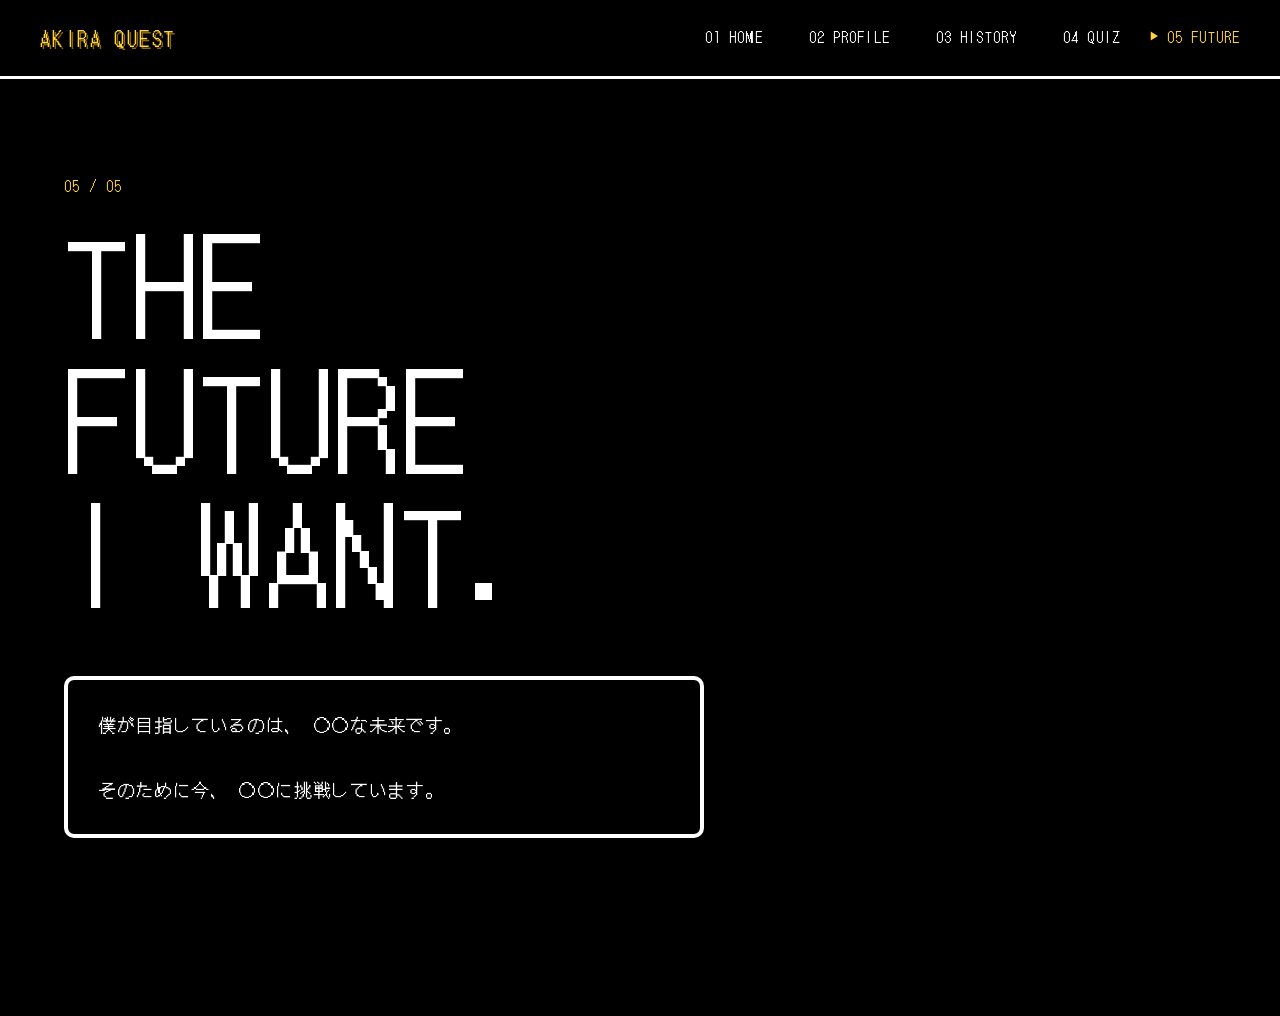
==== future.html @ 6e207caf "Add files via upload" ====
<!DOCTYPE html>
<html lang="ja">

<head>
  <meta charset="UTF-8">
  <meta name="viewport" content="width=device-width, initial-scale=1.0">

  <title>FUTURE | AKIRA QUEST</title>

  <!-- 共通CSS -->
  <link rel="stylesheet" href="css/style.css">
</head>

<body>

  <!-- =========================
       ページ遷移アニメーション
  ========================== -->
  <div class="page-transition"></div>


  <!-- =========================
       共通ヘッダー
  ========================== -->
  <header class="site-header">

    <div class="header-inner">

      <!-- ロゴ（クリックでトップへ） -->
      <a href="index.html" class="logo">
        AKIRA QUEST
      </a>


      <!-- ハンバーガーボタン（スマホのときだけ表示） -->
      <button
        class="menu-toggle"
        type="button"
        aria-label="メニューを開く"
        aria-expanded="false"
        aria-controls="global-nav">
        <span></span>
        <span></span>
        <span></span>
      </button>


      <!-- メニュー（今いるページには aria-current="page" を付ける） -->
      <nav class="navigation" id="global-nav">

        <a href="index.html">
          01 HOME
        </a>

        <a href="profile.html">
          02 PROFILE
        </a>

        <a href="history.html">
          03 HISTORY
        </a>

        <a href="quiz.html">
          04 QUIZ
        </a>

        <a href="future.html" aria-current="page">
          05 FUTURE
        </a>

      </nav>

    </div>

  </header>



  <!-- =========================
       FUTURE
  ========================== -->

  <main>

    <section class="section future-hero">

      <div>

        <!-- ページ番号 -->

        <p class="section-number reveal">
          05 / 05
        </p>


        <!-- 大きなタイトル -->

        <h1 class="future-title reveal">
          THE<br>
          FUTURE<br>
          I WANT.
        </h1>


        <!-- 未来について -->

        <p class="future-text reveal">

          僕が目指しているのは、
          ○○な未来です。

          <br><br>

          そのために今、
          ○○に挑戦しています。

        </p>

      </div>

    </section>

  </main>



  <!-- =========================
       JavaScript
  ========================== -->

  <script src="js/script.js"></script>

</body>

</html>
---- css/style.css ----
/* ========================================
   AKIRA QUEST ― 全ページ共通のスタイル
   コンセプト：レトロRPG（ドラクエ）風

   【RPG風に見せる3つのポイント】
     1. 背景は黒、文字は白 … 昔のゲーム画面の基本の色
     2. 黒地＋白い太枠（少し角丸）の「ウィンドウ」 … .dq-window
     3. ドット絵のような文字 … Google Fonts の DotGothic16
======================================== */


/* ----------------------------------------
   ドット文字フォントの読み込み
   @import は「別のCSSを読み込む」命令で、CSSファイルの一番最初に書く決まり。
   ここに1回書くだけで、style.css を読み込む全ページでフォントが使える。
---------------------------------------- */

@import url("https://fonts.googleapis.com/css2?family=DotGothic16&display=swap");


/* ========================================
   VARIABLES（色・フォントの変数）
   ここを変えるだけで、サイト全体の色がまとめて変わる
======================================== */

:root {
  --bg-primary: #000000;     /* 背景：黒 */
  --text-primary: #ffffff;   /* 文字：白 */
  --accent-color: #ffd23f;   /* 強調：RPGらしい金色 */
  --muted-color: #b5b5b5;    /* 控えめな文字：灰色 */
  --border-color: #ffffff;   /* ウィンドウの枠：白 */
  --window-bg: #000000;      /* ウィンドウの中：黒 */

  /* DotGothic16 が読み込めなかったときは、普段の日本語フォント → 等幅フォントの順に使う */
  --font-pixel: "DotGothic16", "Hiragino Kaku Gothic ProN", "Yu Gothic", monospace;
}

/* 文字を選択したときの色 */
::selection {
  background: var(--accent-color);
  color: #000000;
}

/* スクロールバー */
::-webkit-scrollbar {
  width: 8px;
}
::-webkit-scrollbar-track {
  background: var(--bg-primary);
}
::-webkit-scrollbar-thumb {
  background: #555555;
}
::-webkit-scrollbar-thumb:hover {
  background: var(--accent-color);
}


/* ========================================
   RESET
======================================== */

* {
  box-sizing: border-box;
}

html {
  scroll-behavior: smooth;
}

body {
  margin: 0;
  color: var(--text-primary);
  background: var(--bg-primary);
  font-family: var(--font-pixel);
  line-height: 1.8;
  letter-spacing: 0.04em;
}

img {
  display: block;
  width: 100%;
}

a {
  color: inherit;
  text-decoration: none;
}

button {
  font-family: inherit;
}


/* ========================================
   RPGウィンドウ（共通部品）

   class="dq-window" を付けると、どこでもこの見た目になる。
   ・background … 黒地
   ・border     … 白い太枠
   ・border-radius … 少しだけ角を丸くする（RPGのウィンドウらしさ）
   ・box-shadow … 白い枠の外側に黒いフチをもう1本付け、
                  背景が黒以外の場所に置いても「二重の線」に見えるようにする
======================================== */

.dq-window,
.profile-text,
.quiz-wrapper,
.future-text {
  position: relative; /* 枠の上の見出し（__label）を、このウィンドウ基準で置くため */
  background: var(--window-bg);
  color: var(--text-primary);
  border: 4px solid var(--border-color);
  border-radius: 10px;
  box-shadow: 0 0 0 4px var(--window-bg);
  font-family: var(--font-pixel);
}

/* 枠線の上にまたがって置く見出し（「はじめに」「つよさ」など） */
.dq-window__label {
  position: absolute;
  top: -0.9em;          /* 文字の高さ分だけ上にずらして、白い線にまたがらせる */
  left: 16px;
  margin: 0;
  padding: 0 8px;
  background: var(--window-bg); /* 黒で塗って、下の白い線を隠す */
  font-size: 14px;
  line-height: 1.6;
  letter-spacing: 0.1em;
}

/* 点滅アニメーション。steps(1) で「パッ、パッ」とカクカク切り替える
   （なめらかに薄くなるより、昔のゲームっぽくなる） */
@keyframes dqBlink {
  0%  { opacity: 1; }
  50% { opacity: 0; }
}


/* ========================================
   HEADER
======================================== */

.site-header {
  position: fixed;
  top: 0;
  left: 0;
  width: 100%;
  z-index: 1000;
  padding: 20px 40px;
  background: rgba(0, 0, 0, 0.92);  /* 少しだけ透ける黒 */
  border-bottom: 3px solid var(--border-color);
  color: var(--text-primary);
}

.header-inner {
  display: flex;
  justify-content: space-between;
  align-items: center;
}

.logo {
  position: relative;
  z-index: 2; /* スマホのメニューを開いたときも上に表示 */
  font-size: 20px;
  letter-spacing: 0.12em;
  color: var(--accent-color);
  /* 右下に濃い色の影を付けて、ゲームのロゴのような立体感を出す */
  text-shadow: 2px 2px 0 #8a6a00;
}

.navigation {
  display: flex;
  gap: 28px;
}

/* メニューの各項目。左に ▶ カーソル用のすき間を空けておく */
.navigation a {
  position: relative;
  padding-left: 18px;
  font-size: 14px;
  letter-spacing: 0.08em;
}

/* ▶ カーソル（普段は透明で、選んでいるときだけ見える） */
.navigation a::before {
  content: "▶";
  position: absolute;
  left: 0;
  font-size: 0.8em;
  opacity: 0;
}

/* マウスを乗せたら ▶ を点滅させる（RPGのコマンド選択風） */
.navigation a:hover::before,
.navigation a:focus-visible::before {
  opacity: 1;
  animation: dqBlink 0.8s steps(1) infinite;
}

/* 今いるページ：金色＋ ▶ を出しっぱなし */
.navigation a[aria-current="page"] {
  color: var(--accent-color);
}

.navigation a[aria-current="page"]::before {
  opacity: 1;
}

/* ハンバーガーボタン（PCでは隠す。スマホ用の指定は RESPONSIVE を参照） */
.menu-toggle {
  display: none;
}


/* ========================================
   MAIN
======================================== */

main {
  overflow: hidden;
}


/* ========================================
   HERO（トップページの最初の画面）
======================================== */

.hero {
  min-height: 100vh;
  display: flex;
  flex-direction: column;
  justify-content: center;
  padding: 140px 5vw 80px;
  position: relative;
  overflow: hidden; /* 画面外からひょっこり出せるように */
}

.hero-title {
  margin: 0;
  font-size: clamp(48px, 8vw, 120px);
  font-weight: normal; /* ドット文字は太字にすると潰れるので、普通の太さにする */
  line-height: 1.1;
  letter-spacing: 0.02em;
}

/* 単語ごとに横に並べ、入りきらなければ自然に折り返す
   （1単語1行にすると縦に長くなり、下のメッセージウィンドウが画面に入らないため） */
.hero-title span {
  display: inline-block;
  margin-right: 0.35em;
  transition: transform 0.3s steps(3), color 0.3s steps(3);
}

/* タイトルにマウスを乗せると、金色になって右に少しずれる */
.hero-title:hover span {
  transform: translateX(10px);
  color: var(--accent-color);
}

.hero-subtitle {
  max-width: 560px;
  margin-top: 40px;
  font-size: 16px;
  color: var(--muted-color);
}

/* サイトのコンセプトを書いたメッセージウィンドウ */
.hero-message {
  max-width: 640px;
  margin-top: 36px;
  padding: 28px 30px 24px;
  font-size: 16px;
  line-height: 2;
}

.hero-message p {
  margin: 0;
}

.hero-message .dq-window__label {
  margin: 0;
}


/* --- ウォーリーを探せ風「見え隠れする自分」 --- */

.mini-me {
  position: absolute;
  /* 出現させたい位置（例：右下や文字のすき間） */
  bottom: 120px;
  right: 12vw;

  font-size: 36px; /* 絵文字の場合のサイズ */
  width: 45px;     /* 画像の場合のサイズ指定 */
  height: auto;

  user-select: none;
  cursor: pointer;
  z-index: 10;

  /* 8秒周期で見え隠れするアニメーション */
  animation: peekaboo 8s infinite ease-in-out;
  transform-origin: bottom center;
}

/* カーソルを合わせた時に見つけると、ちょっと跳ねるアクション */
.mini-me:hover {
  animation-play-state: paused;
  transform: scale(1.4) rotate(10deg) !important;
  opacity: 1 !important;
}

/* ひょっこり顔を出してキョロキョロし、また隠れるキーフレーム */
@keyframes peekaboo {
  0%, 15% {
    opacity: 0;
    transform: translateY(120%) scale(0.6); /* 物陰に隠れている */
  }
  25% {
    opacity: 1;
    transform: translateY(0) scale(1) rotate(-8deg); /* ひょっこり出現 */
  }
  35% {
    transform: translateY(0) scale(1) rotate(8deg); /* 右を見る */
  }
  45% {
    transform: translateY(0) scale(1) rotate(-4deg); /* 左を見る */
  }
  55% {
    opacity: 1;
    transform: translateY(0) scale(1); /* 正面を向く */
  }
  65%, 100% {
    opacity: 0;
    transform: translateY(120%) scale(0.6); /* 再び隠れる */
  }
}


/* ========================================
   SECTION（各ページの見出しと中身）
======================================== */

.section {
  padding: 160px 5vw;
}

.section-header {
  display: grid;
  grid-template-columns: 180px 1fr;
  gap: 40px;
  margin-bottom: 80px;
  border-top: 3px solid var(--border-color);
  padding-top: 20px;
}

.section-number {
  font-size: 14px;
  letter-spacing: 0.1em;
  color: var(--accent-color);
}

.section-title {
  margin: 0;
  font-size: clamp(42px, 6.5vw, 96px);
  font-weight: normal;
  line-height: 1.05;
  letter-spacing: 0.02em;
}


/* ========================================
   IMAGE（写真の枠）
======================================== */

.image-wrap {
  overflow: hidden;
  position: relative;
  background: #222222; /* 画像がないときも枠が見えるように */
  border: 4px solid var(--border-color);
  border-radius: 10px;
}

.image-wrap img {
  transition: transform 0.6s steps(6);
}

.image-wrap:hover img {
  transform: scale(1.06);
}


/* ========================================
   PROFILE
======================================== */

.profile-grid {
  display: grid;
  grid-template-columns: 1fr 1fr;
  gap: 8vw;
  align-items: center;
}

/* 写真を「横4：縦5」の比率に切りそろえる（はみ出た部分はトリミング） */
.profile-image {
  aspect-ratio: 4 / 5;
  object-fit: cover;
}

/* プロフィール文はウィンドウ（上の .dq-window と同じ見た目）の中に入れる */
.profile-text {
  max-width: 560px;
  padding: 32px 32px 28px;
}

.profile-name {
  margin: 0 0 24px;
  font-size: 40px;
  line-height: 1.2;
  color: var(--accent-color);
}

.profile-description {
  font-size: 16px;
}


/* ========================================
   QUIZ（ウィンドウ＋コマンド選択風）
======================================== */

.quiz-wrapper {
  max-width: 900px;
  margin: 0 auto;
  padding: 48px 44px;
}

.quiz-progress {
  margin-bottom: 16px;
  font-size: 14px;
  letter-spacing: 0.15em;
  color: var(--accent-color);
}

.quiz-question {
  margin-bottom: 40px;
  font-size: clamp(26px, 4vw, 48px);
  font-weight: normal;
  line-height: 1.3;
}

.quiz-options {
  display: grid;
  grid-template-columns: 1fr 1fr;
  gap: 20px;
}

/* 選択肢のボタン（小さなウィンドウ） */
.quiz-option {
  position: relative;
  min-height: 80px;
  padding: 20px 24px 20px 44px; /* 左に ▶ カーソルのすき間 */
  background: var(--window-bg);
  color: var(--text-primary);
  border: 3px solid var(--border-color);
  border-radius: 8px;
  font-size: 17px;
  text-align: left;
  cursor: pointer;
  display: flex;
  align-items: center;
}

/* ▶ カーソル（普段は隠す） */
.quiz-option::before {
  content: "▶";
  position: absolute;
  left: 16px;
  opacity: 0;
}

/* 答える前は、マウスを乗せると金色＋点滅カーソル */
.quiz-option:hover:not(:disabled),
.quiz-option:focus-visible {
  border-color: var(--accent-color);
  color: var(--accent-color);
  outline: none;
}

.quiz-option:hover:not(:disabled)::before,
.quiz-option:focus-visible::before {
  opacity: 1;
  animation: dqBlink 0.8s steps(1) infinite;
}

/* 答えた後は押せないようにして、選ばれなかった方を暗くする */
.quiz-option:disabled {
  cursor: default;
  opacity: 0.4;
}

/* 正解の選択肢：金色に反転 */
.quiz-option.is-correct {
  opacity: 1;
  background: var(--accent-color);
  border-color: var(--accent-color);
  color: #000000;
}

/* 選んだけれど不正解だった選択肢 */
.quiz-option.is-wrong {
  opacity: 1;
  text-decoration: line-through;
}

.quiz-result {
  min-height: 80px;
  margin-top: 36px;
  padding-top: 28px;
  border-top: 3px dashed var(--border-color);
  font-size: 18px;
  color: var(--accent-color);
}

/* 「次の問題へ」「もう一度」ボタン（▶ 付きのコマンド） */
.quiz-next {
  position: relative;
  padding: 4px 4px 4px 26px;
  background: none;
  border: none;
  color: var(--text-primary);
  font-size: 16px;
  letter-spacing: 0.08em;
  cursor: pointer;
}

.quiz-next::before {
  content: "▶";
  position: absolute;
  left: 4px;
  animation: dqBlink 0.8s steps(1) infinite;
}

.quiz-next:hover,
.quiz-next:focus-visible {
  color: var(--accent-color);
  outline: none;
}

/* hidden 属性が付いているときは確実に隠す */
.quiz-next[hidden] {
  display: none;
}


/* ========================================
   FUTURE
======================================== */

.future-hero {
  min-height: 80vh;
  display: flex;
  flex-direction: column;
  justify-content: center;
}

.future-title {
  margin: 0;
  font-size: clamp(56px, 10vw, 150px);
  font-weight: normal;
  line-height: 1.05;
  letter-spacing: 0.02em;
}

/* 未来の文章はウィンドウの中に入れる */
.future-text {
  max-width: 640px;
  margin-top: 60px;
  padding: 28px 30px;
  font-size: 18px;
}


/* ========================================
   BUTTON / LINK（▶ 付きのコマンド風リンク）
======================================== */

.text-link {
  position: relative;
  display: inline-flex;
  align-items: center;
  gap: 16px;
  margin-top: 36px;
  padding: 4px 0 4px 24px; /* 左に ▶ カーソルのすき間 */
  font-size: 16px;
  letter-spacing: 0.1em;
}

.text-link::before {
  content: "▶";
  position: absolute;
  left: 0;
  font-size: 0.8em;
}

.text-link:hover {
  color: var(--accent-color);
}

/* マウスを乗せたらカーソルを点滅させる */
.text-link:hover::before {
  animation: dqBlink 0.8s steps(1) infinite;
}


/* ========================================
   SCROLL ANIMATION（スクロールで表示）
======================================== */

.reveal {
  opacity: 0;
  transform: translateY(40px);
  /* steps(8) で8段階に分けて動かし、少しカクカクしたレトロな出方にする */
  transition:
    opacity 0.8s steps(8),
    transform 0.8s steps(8);
}

.reveal.active {
  opacity: 1;
  transform: translateY(0);
}


/* ========================================
   PAGE TRANSITION（ページ移動のときの暗転）
   黒い幕を、opacity（不透明度）0 → 1 で「じわっ」と出して画面を暗くする。
   steps(5) で5段階に分けているので、昔のゲームの暗転のようにカクカク暗くなる。
======================================== */

.page-transition {
  position: fixed;
  inset: 0;
  z-index: 9999;
  background: #000000;
  pointer-events: none;
  opacity: 0;
  transition: opacity 0.5s steps(5);
}

.page-transition.active {
  opacity: 1;
}


/* ========================================
   RESPONSIVE (TABLET & MOBILE)
======================================== */

@media screen and (min-width: 769px) and (max-width: 1024px) {
  .site-header { padding: 18px 30px; }
  .navigation { gap: 18px; }
  .section { padding: 120px 4vw; }
  .hero { padding-left: 4vw; padding-right: 4vw; }
  .profile-grid { gap: 5vw; }
}

@media screen and (max-width: 768px) {
  .site-header { padding: 16px 20px; }
  .logo { font-size: 18px; }

  /* --- ハンバーガーボタン（3本線） --- */
  .menu-toggle {
    display: block;
    position: relative;
    z-index: 2; /* 開いたメニューより上に表示 */
    width: 32px;
    height: 24px;
    padding: 0;
    background: none;
    border: none;
    color: inherit;
    cursor: pointer;
  }

  .menu-toggle span {
    position: absolute;
    left: 0;
    width: 100%;
    height: 3px;
    background: currentColor;
    transition: transform 0.3s ease, opacity 0.3s ease;
  }

  .menu-toggle span:nth-child(1) { top: 3px; }
  .menu-toggle span:nth-child(2) { top: 11px; }
  .menu-toggle span:nth-child(3) { top: 19px; }

  /* 開いているときは「×」の形にする */
  .menu-open .menu-toggle span:nth-child(1) { transform: translateY(8px) rotate(45deg); }
  .menu-open .menu-toggle span:nth-child(2) { opacity: 0; }
  .menu-open .menu-toggle span:nth-child(3) { transform: translateY(-8px) rotate(-45deg); }

  /* --- 全画面メニュー（RPGのコマンドウィンドウ風。最初は隠しておく） --- */
  .navigation {
    position: fixed;
    inset: 0;
    flex-direction: column;
    justify-content: center;
    gap: 24px;
    padding: 0 40px;
    background: var(--bg-primary);
    opacity: 0;
    visibility: hidden;
    transition: opacity 0.3s steps(3), visibility 0.3s;
  }

  .navigation a {
    align-self: flex-start;
    padding-left: 34px;
    font-size: 28px;
  }

  /* body に menu-open が付いたらメニューを表示 */
  .menu-open .navigation {
    opacity: 1;
    visibility: visible;
  }

  /* メニューを開いている間は背景のスクロールを止める */
  body.menu-open { overflow: hidden; }

  .hero {
    min-height: 100svh;
    padding: 110px 20px 60px;
  }

  .hero-title { font-size: clamp(48px, 15vw, 90px); }
  .hero-subtitle { margin-top: 32px; font-size: 14px; }
  .hero-message { padding: 24px 20px 20px; font-size: 14px; }

  .section { padding: 110px 20px; }
  .section-header { grid-template-columns: 1fr; gap: 16px; margin-bottom: 50px; }
  .section-title { font-size: 44px; }

  .profile-grid { grid-template-columns: 1fr; gap: 50px; }
  .profile-text { padding: 28px 20px 22px; }
  .profile-name { font-size: 32px; }

  .quiz-wrapper { padding: 32px 18px; }
  .quiz-options { grid-template-columns: 1fr; }
  .quiz-question { font-size: 28px; }

  .future-title { font-size: 56px; }
  .future-text { padding: 24px 20px; font-size: 16px; }
}
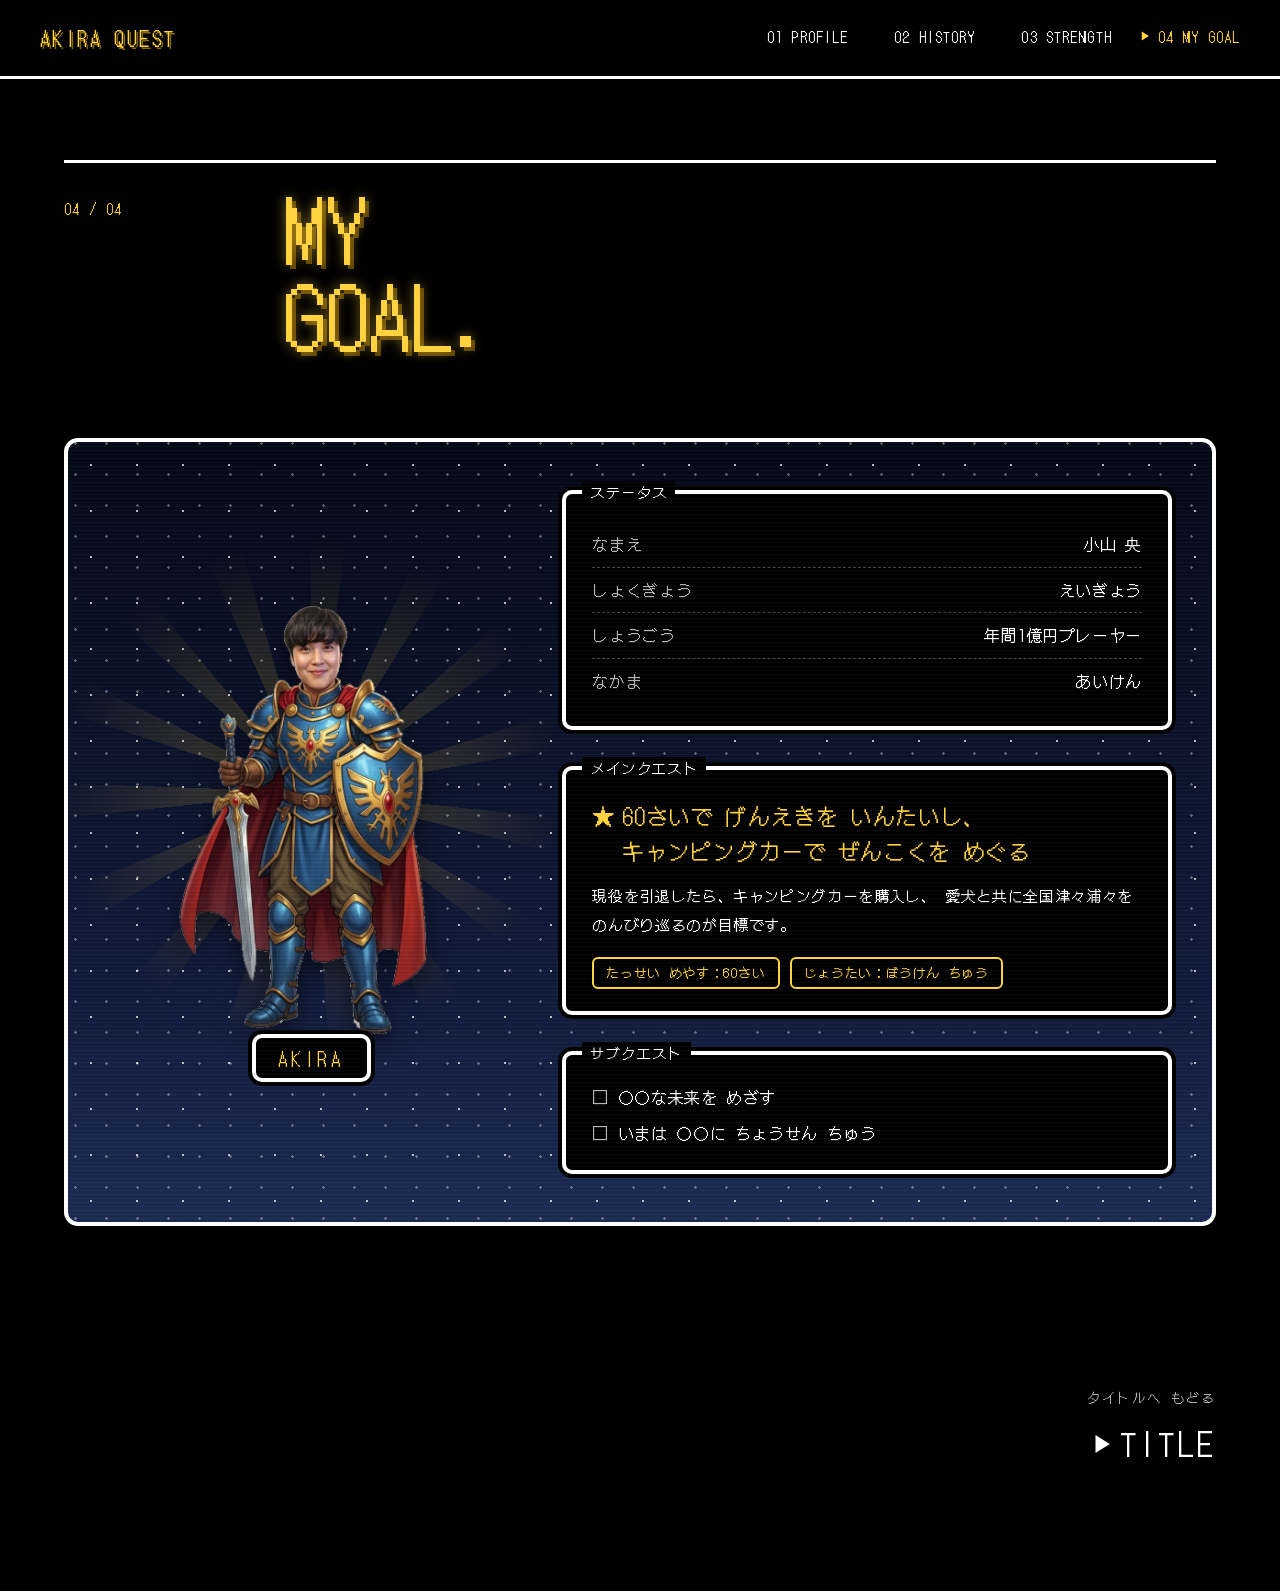
==== commit 81ba1f16: "Add files via upload" ====
--- a/future.html
+++ b/future.html
@@ -5,7 +5,7 @@
   <meta charset="UTF-8">
   <meta name="viewport" content="width=device-width, initial-scale=1.0">
 
-  <title>FUTURE | AKIRA QUEST</title>
+  <title>MY GOAL | AKIRA QUEST</title>
 
   <!-- 共通CSS -->
   <link rel="stylesheet" href="css/style.css">
@@ -26,7 +26,7 @@
 
     <div class="header-inner">
 
-      <!-- ロゴ（クリックでトップへ） -->
+      <!-- ロゴ（クリックでタイトル画面へ） -->
       <a href="index.html" class="logo">
         AKIRA QUEST
       </a>
@@ -48,24 +48,20 @@
       <!-- メニュー（今いるページには aria-current="page" を付ける） -->
       <nav class="navigation" id="global-nav">
 
-        <a href="index.html">
-          01 HOME
-        </a>
-
         <a href="profile.html">
-          02 PROFILE
+          01 PROFILE
         </a>
 
         <a href="history.html">
-          03 HISTORY
-        </a>
-
-        <a href="quiz.html">
-          04 QUIZ
+          02 HISTORY
+        </a>
+
+        <a href="strength.html">
+          03 STRENGTH
         </a>
 
         <a href="future.html" aria-current="page">
-          05 FUTURE
+          04 MY GOAL
         </a>
 
       </nav>
@@ -82,44 +78,114 @@
 
   <main>
 
-    <section class="section future-hero">
-
-      <div>
-
-        <!-- ページ番号 -->
-
-        <p class="section-number reveal">
-          05 / 05
+    <section class="section goal">
+
+      <div class="section-header reveal">
+
+        <p class="section-number">
+          04 / 04
         </p>
 
-
-        <!-- 大きなタイトル -->
-
-        <h1 class="future-title reveal">
-          THE<br>
-          FUTURE<br>
-          I WANT.
+        <h1 class="section-title goal-title">
+          MY<br>
+          GOAL.
         </h1>
 
-
-        <!-- 未来について -->
-
-        <p class="future-text reveal">
-
-          僕が目指しているのは、
-          ○○な未来です。
-
-          <br><br>
-
-          そのために今、
-          ○○に挑戦しています。
-
-        </p>
-
       </div>
 
+
+      <!-- ステータス画面。左に主人公、右にウィンドウを並べる -->
+      <div class="goal-stage">
+
+        <!-- 主人公（後ろで光の筋がゆっくり回る） -->
+        <div class="goal-hero reveal">
+          <img
+            class="goal-hero__image"
+            src="images/akira-hero.webp"
+            alt="勇者の姿のAKIRA">
+          <p class="dq-window goal-hero__name">AKIRA</p>
+        </div>
+
+
+        <div class="goal-panels">
+
+          <!-- ステータスウィンドウ -->
+          <div class="dq-window goal-status reveal">
+
+            <p class="dq-window__label">ステータス</p>
+
+            <!-- dl（説明リスト）… 「項目名（dt）」と「中身（dd）」のペアを並べるためのタグ -->
+            <dl class="goal-status__list">
+              <div class="goal-status__row">
+                <dt>なまえ</dt>
+                <dd>小山 央</dd>
+              </div>
+              <div class="goal-status__row">
+                <dt>しょくぎょう</dt>
+                <dd>えいぎょう</dd>
+              </div>
+              <div class="goal-status__row">
+                <dt>しょうごう</dt>
+                <dd>年間1億円プレーヤー</dd>
+              </div>
+              <div class="goal-status__row">
+                <dt>なかま</dt>
+                <dd>あいけん</dd>
+              </div>
+            </dl>
+
+          </div>
+
+
+          <!-- メインクエスト（いちばん大きな目標） -->
+          <div class="dq-window goal-quest reveal">
+
+            <p class="dq-window__label">メインクエスト</p>
+
+            <p class="goal-quest__title">
+              60さいで げんえきを いんたいし、<br>
+              キャンピングカーで ぜんこくを めぐる
+            </p>
+
+            <p class="goal-quest__text">
+              現役を引退したら、キャンピングカーを購入し、
+              愛犬と共に全国津々浦々をのんびり巡るのが目標です。
+            </p>
+
+            <ul class="goal-quest__meta">
+              <li>たっせい めやす：60さい</li>
+              <li>じょうたい：ぼうけん ちゅう</li>
+            </ul>
+
+          </div>
+
+
+          <!-- サブクエスト（いま取り組んでいること） -->
+          <div class="dq-window goal-sub reveal">
+
+            <p class="dq-window__label">サブクエスト</p>
+
+            <ul class="goal-sub__list">
+              <li>○○な未来を めざす</li>
+              <li>いまは ○○に ちょうせん ちゅう</li>
+            </ul>
+
+          </div>
+
+        </div>
+
+      </div>
+
     </section>
 
+    <!-- つぎのページへの道しるべ（全ページ共通・右下に表示） -->
+    <div class="next-page reveal">
+      <a href="index.html" class="next-link">
+        <span class="next-link__label">タイトルへ もどる</span>
+        <span class="next-link__name">TITLE</span>
+      </a>
+    </div>
+
   </main>
 
 
--- a/css/style.css
+++ b/css/style.css
@@ -104,9 +104,7 @@
 ======================================== */
 
 .dq-window,
-.profile-text,
-.quiz-wrapper,
-.future-text {
+.profile-text {
   position: relative; /* 枠の上の見出し（__label）を、このウィンドウ基準で置くため */
   background: var(--window-bg);
   color: var(--text-primary);
@@ -223,122 +221,6 @@
 
 
 /* ========================================
-   HERO（トップページの最初の画面）
-======================================== */
-
-.hero {
-  min-height: 100vh;
-  display: flex;
-  flex-direction: column;
-  justify-content: center;
-  padding: 140px 5vw 80px;
-  position: relative;
-  overflow: hidden; /* 画面外からひょっこり出せるように */
-}
-
-.hero-title {
-  margin: 0;
-  font-size: clamp(48px, 8vw, 120px);
-  font-weight: normal; /* ドット文字は太字にすると潰れるので、普通の太さにする */
-  line-height: 1.1;
-  letter-spacing: 0.02em;
-}
-
-/* 単語ごとに横に並べ、入りきらなければ自然に折り返す
-   （1単語1行にすると縦に長くなり、下のメッセージウィンドウが画面に入らないため） */
-.hero-title span {
-  display: inline-block;
-  margin-right: 0.35em;
-  transition: transform 0.3s steps(3), color 0.3s steps(3);
-}
-
-/* タイトルにマウスを乗せると、金色になって右に少しずれる */
-.hero-title:hover span {
-  transform: translateX(10px);
-  color: var(--accent-color);
-}
-
-.hero-subtitle {
-  max-width: 560px;
-  margin-top: 40px;
-  font-size: 16px;
-  color: var(--muted-color);
-}
-
-/* サイトのコンセプトを書いたメッセージウィンドウ */
-.hero-message {
-  max-width: 640px;
-  margin-top: 36px;
-  padding: 28px 30px 24px;
-  font-size: 16px;
-  line-height: 2;
-}
-
-.hero-message p {
-  margin: 0;
-}
-
-.hero-message .dq-window__label {
-  margin: 0;
-}
-
-
-/* --- ウォーリーを探せ風「見え隠れする自分」 --- */
-
-.mini-me {
-  position: absolute;
-  /* 出現させたい位置（例：右下や文字のすき間） */
-  bottom: 120px;
-  right: 12vw;
-
-  font-size: 36px; /* 絵文字の場合のサイズ */
-  width: 45px;     /* 画像の場合のサイズ指定 */
-  height: auto;
-
-  user-select: none;
-  cursor: pointer;
-  z-index: 10;
-
-  /* 8秒周期で見え隠れするアニメーション */
-  animation: peekaboo 8s infinite ease-in-out;
-  transform-origin: bottom center;
-}
-
-/* カーソルを合わせた時に見つけると、ちょっと跳ねるアクション */
-.mini-me:hover {
-  animation-play-state: paused;
-  transform: scale(1.4) rotate(10deg) !important;
-  opacity: 1 !important;
-}
-
-/* ひょっこり顔を出してキョロキョロし、また隠れるキーフレーム */
-@keyframes peekaboo {
-  0%, 15% {
-    opacity: 0;
-    transform: translateY(120%) scale(0.6); /* 物陰に隠れている */
-  }
-  25% {
-    opacity: 1;
-    transform: translateY(0) scale(1) rotate(-8deg); /* ひょっこり出現 */
-  }
-  35% {
-    transform: translateY(0) scale(1) rotate(8deg); /* 右を見る */
-  }
-  45% {
-    transform: translateY(0) scale(1) rotate(-4deg); /* 左を見る */
-  }
-  55% {
-    opacity: 1;
-    transform: translateY(0) scale(1); /* 正面を向く */
-  }
-  65%, 100% {
-    opacity: 0;
-    transform: translateY(120%) scale(0.6); /* 再び隠れる */
-  }
-}
-
-
-/* ========================================
    SECTION（各ページの見出しと中身）
 ======================================== */
 
@@ -427,190 +309,348 @@
 
 
 /* ========================================
-   QUIZ（ウィンドウ＋コマンド選択風）
-======================================== */
-
-.quiz-wrapper {
-  max-width: 900px;
-  margin: 0 auto;
-  padding: 48px 44px;
-}
-
-.quiz-progress {
-  margin-bottom: 16px;
-  font-size: 14px;
-  letter-spacing: 0.15em;
-  color: var(--accent-color);
-}
-
-.quiz-question {
-  margin-bottom: 40px;
-  font-size: clamp(26px, 4vw, 48px);
-  font-weight: normal;
-  line-height: 1.3;
-}
-
-.quiz-options {
+   STRENGTH（3つの「とくぎ」ウィンドウ）
+======================================== */
+
+/* ひとこと（RPGのメッセージ風に、金色で表示） */
+.strength-lead {
+  margin: 0 0 48px;
+  font-size: 18px;
+  color: var(--accent-color);
+}
+
+/* 3つの強みを横に3つ並べる（スマホでは縦1列。RESPONSIVE を参照）
+   repeat(3, 1fr) … 同じ幅の列を3つ作る */
+.strength-list {
   display: grid;
-  grid-template-columns: 1fr 1fr;
-  gap: 20px;
-}
-
-/* 選択肢のボタン（小さなウィンドウ） */
-.quiz-option {
-  position: relative;
-  min-height: 80px;
-  padding: 20px 24px 20px 44px; /* 左に ▶ カーソルのすき間 */
-  background: var(--window-bg);
-  color: var(--text-primary);
-  border: 3px solid var(--border-color);
-  border-radius: 8px;
-  font-size: 17px;
-  text-align: left;
-  cursor: pointer;
-  display: flex;
-  align-items: center;
-}
-
-/* ▶ カーソル（普段は隠す） */
-.quiz-option::before {
-  content: "▶";
-  position: absolute;
-  left: 16px;
-  opacity: 0;
-}
-
-/* 答える前は、マウスを乗せると金色＋点滅カーソル */
-.quiz-option:hover:not(:disabled),
-.quiz-option:focus-visible {
-  border-color: var(--accent-color);
-  color: var(--accent-color);
-  outline: none;
-}
-
-.quiz-option:hover:not(:disabled)::before,
-.quiz-option:focus-visible::before {
-  opacity: 1;
-  animation: dqBlink 0.8s steps(1) infinite;
-}
-
-/* 答えた後は押せないようにして、選ばれなかった方を暗くする */
-.quiz-option:disabled {
-  cursor: default;
-  opacity: 0.4;
-}
-
-/* 正解の選択肢：金色に反転 */
-.quiz-option.is-correct {
-  opacity: 1;
-  background: var(--accent-color);
-  border-color: var(--accent-color);
-  color: #000000;
-}
-
-/* 選んだけれど不正解だった選択肢 */
-.quiz-option.is-wrong {
-  opacity: 1;
-  text-decoration: line-through;
-}
-
-.quiz-result {
-  min-height: 80px;
-  margin-top: 36px;
-  padding-top: 28px;
-  border-top: 3px dashed var(--border-color);
-  font-size: 18px;
-  color: var(--accent-color);
-}
-
-/* 「次の問題へ」「もう一度」ボタン（▶ 付きのコマンド） */
-.quiz-next {
-  position: relative;
-  padding: 4px 4px 4px 26px;
-  background: none;
-  border: none;
-  color: var(--text-primary);
-  font-size: 16px;
-  letter-spacing: 0.08em;
-  cursor: pointer;
-}
-
-.quiz-next::before {
-  content: "▶";
-  position: absolute;
-  left: 4px;
-  animation: dqBlink 0.8s steps(1) infinite;
-}
-
-.quiz-next:hover,
-.quiz-next:focus-visible {
-  color: var(--accent-color);
-  outline: none;
-}
-
-/* hidden 属性が付いているときは確実に隠す */
-.quiz-next[hidden] {
-  display: none;
-}
-
-
-/* ========================================
-   FUTURE
-======================================== */
-
-.future-hero {
-  min-height: 80vh;
+  grid-template-columns: repeat(3, 1fr);
+  gap: 40px 28px;      /* 縦のすき間 40px、横のすき間 28px */
+  margin: 0;
+  padding: 0;
+  list-style: none;    /* 1. 2. 3. の番号を消す（番号はラベルで見せる） */
+}
+
+/* 1つの強み（ウィンドウ）。中身を縦に並べる */
+.strength-card {
   display: flex;
   flex-direction: column;
-  justify-content: center;
-}
-
-.future-title {
-  margin: 0;
-  font-size: clamp(56px, 10vw, 150px);
+  gap: 16px;
+  padding: 36px 28px 28px;
+  transition: border-color 0.2s steps(2), transform 0.2s steps(2);
+}
+
+/* マウスを乗せると、枠が金色になって少し浮く */
+.strength-card:hover {
+  border-color: var(--accent-color);
+  transform: translateY(-4px);
+}
+
+/* 見出し（キャッチコピー）。左に ▶ を付けて「選んでいる」感じを出す */
+.strength-card__title {
+  position: relative;
+  margin: 0;
+  padding-left: 26px;
+  font-size: clamp(20px, 2vw, 24px);
   font-weight: normal;
-  line-height: 1.05;
-  letter-spacing: 0.02em;
-}
-
-/* 未来の文章はウィンドウの中に入れる */
-.future-text {
-  max-width: 640px;
-  margin-top: 60px;
-  padding: 28px 30px;
-  font-size: 18px;
-}
-
-
-/* ========================================
-   BUTTON / LINK（▶ 付きのコマンド風リンク）
-======================================== */
-
-.text-link {
-  position: relative;
-  display: inline-flex;
-  align-items: center;
-  gap: 16px;
-  margin-top: 36px;
-  padding: 4px 0 4px 24px; /* 左に ▶ カーソルのすき間 */
-  font-size: 16px;
-  letter-spacing: 0.1em;
-}
-
-.text-link::before {
+  line-height: 1.5;
+  color: var(--accent-color);
+}
+
+.strength-card__title::before {
   content: "▶";
   position: absolute;
   left: 0;
-  font-size: 0.8em;
-}
-
-.text-link:hover {
-  color: var(--accent-color);
-}
-
-/* マウスを乗せたらカーソルを点滅させる */
-.text-link:hover::before {
+  font-size: 0.7em;
+  top: 0.45em;
+}
+
+/* マウスを乗せている強みだけ、▶ を点滅させる */
+.strength-card:hover .strength-card__title::before {
   animation: dqBlink 0.8s steps(1) infinite;
+}
+
+/* 詳細（説明文）。見出しとの間に点線を引いて区切る */
+.strength-card__text {
+  margin: 0;
+  padding-top: 16px;
+  border-top: 2px dashed #555555;
+  font-size: 15px;
+  line-height: 1.9;
+}
+
+
+/* ========================================
+   MY GOAL（RPGのステータス画面風）
+======================================== */
+
+/* タイトルを金色に光らせる（text-shadow をぼかして重ねると光って見える） */
+.goal-title {
+  color: var(--accent-color);
+  text-shadow:
+    0 0 12px rgba(255, 210, 63, 0.55),
+    4px 4px 0 #5a3f00;
+}
+
+/* 主人公とウィンドウを並べる「舞台」。
+   左に主人公（2）、右にウィンドウ（3）の割合で横に並べる */
+.goal-stage {
+  position: relative;
+  display: grid;
+  grid-template-columns: 2fr 3fr;
+  gap: 48px;
+  align-items: center;
+  padding: 48px 40px;
+  border: 4px solid var(--border-color);
+  border-radius: 14px;
+  overflow: hidden;   /* 回転する光の筋を、枠の外にはみ出させない */
+
+  /* 夜空：上が濃い紺、下にいくほど少し明るく。
+     その上に小さな点（星）を2種類の間隔で敷きつめる */
+  background:
+    radial-gradient(rgba(255, 255, 255, 0.7) 1px, transparent 1.5px) 0 0 / 46px 46px,
+    radial-gradient(rgba(255, 255, 255, 0.35) 1px, transparent 1.5px) 23px 17px / 31px 31px,
+    linear-gradient(#050816, #101a3a 70%, #1c2a52);
+}
+
+/* ブラウン管テレビのような細い横じま（走査線）を上に重ねて、レトロ感を出す。
+   pointer-events: none なので、クリックの邪魔はしない */
+.goal-stage::after {
+  content: "";
+  position: absolute;
+  inset: 0;
+  z-index: 3;
+  background: repeating-linear-gradient(
+    rgba(255, 255, 255, 0.035) 0 1px,
+    transparent 1px 4px
+  );
+  pointer-events: none;
+}
+
+
+/* --- 主人公 --- */
+
+.goal-hero {
+  position: relative;
+  display: flex;
+  flex-direction: column;
+  align-items: center;
+}
+
+/* 主人公の後ろで、金色の光の筋がゆっくり回る。
+   repeating-conic-gradient … 中心から放射状に色をくり返す（光の筋になる） */
+.goal-hero::before {
+  content: "";
+  position: absolute;
+  top: 50%;
+  left: 50%;
+  width: 520px;
+  height: 520px;
+  margin: -300px 0 0 -260px;   /* 自分の大きさの半分だけ戻して、中心を合わせる */
+  border-radius: 50%;
+  background: repeating-conic-gradient(
+    rgba(255, 210, 63, 0.16) 0deg 8deg,
+    transparent 8deg 24deg
+  );
+  /* 外側ほど消えるように、円形のマスク（切り抜き）をかける */
+  -webkit-mask-image: radial-gradient(circle, #000 25%, transparent 70%);
+  mask-image: radial-gradient(circle, #000 25%, transparent 70%);
+  animation: goalRays 40s linear infinite;
+}
+
+@keyframes goalRays {
+  to { transform: rotate(360deg); }
+}
+
+.goal-hero__image {
+  position: relative;   /* 光の筋（::before）より手前に出す */
+  z-index: 1;
+  width: auto;
+  max-width: 100%;
+  height: min(56vh, 460px);
+  filter: drop-shadow(0 10px 12px rgba(0, 0, 0, 0.5));
+  animation: goalBreath 3.2s ease-in-out infinite;
+}
+
+/* 息をしているように、ほんの少し上下させる */
+@keyframes goalBreath {
+  0%, 100% { transform: translateY(0); }
+  50%      { transform: translateY(-6px); }
+}
+
+/* 足元の名札（小さなウィンドウ） */
+.goal-hero__name {
+  position: relative;
+  z-index: 2;
+  margin: -8px 0 0;
+  padding: 4px 22px;
+  font-size: 18px;
+  letter-spacing: 0.2em;
+  color: var(--accent-color);
+}
+
+
+/* --- 右側のウィンドウ群 --- */
+
+.goal-panels {
+  position: relative;
+  z-index: 2;
+  display: flex;
+  flex-direction: column;
+  gap: 36px;   /* 枠の上の見出しがぶつからないよう、広めにすき間をとる */
+}
+
+.goal-panels .dq-window {
+  padding: 28px 26px 22px;
+}
+
+/* ウィンドウが表示されるとき、上下にカクカク開く（RPGのウィンドウが開く動き）。
+   .reveal に .active が付いた瞬間（スクロールで画面に入ったとき）に再生される */
+.goal-panels .reveal.active {
+  animation: goalWindowOpen 0.35s steps(5);
+}
+
+@keyframes goalWindowOpen {
+  from { transform: scaleY(0.05); }
+  to   { transform: scaleY(1); }
+}
+
+/* ステータス：項目名と中身を左右に並べ、行ごとに点線で区切る */
+.goal-status__list {
+  margin: 0;
+}
+
+.goal-status__row {
+  display: flex;
+  justify-content: space-between;
+  gap: 16px;
+  padding: 8px 0;
+  border-bottom: 1px dashed #444444;
+}
+
+.goal-status__row:last-child {
+  border-bottom: none;
+}
+
+.goal-status__row dt {
+  color: var(--muted-color);
+}
+
+.goal-status__row dd {
+  margin: 0;
+  text-align: right;
+}
+
+/* メインクエスト */
+.goal-quest__title {
+  position: relative;
+  margin: 0 0 14px;
+  padding-left: 30px;
+  font-size: clamp(18px, 2vw, 22px);
+  line-height: 1.6;
+  color: var(--accent-color);
+}
+
+/* 先頭の ★ をきらきら点滅させる */
+.goal-quest__title::before {
+  content: "★";
+  position: absolute;
+  left: 0;
+  animation: dqBlink 1.4s steps(1) infinite;
+}
+
+.goal-quest__text {
+  margin: 0 0 18px;
+  font-size: 15px;
+  line-height: 1.9;
+}
+
+/* 「たっせい めやす」などの小さなタグ */
+.goal-quest__meta {
+  display: flex;
+  flex-wrap: wrap;   /* 入りきらなければ次の行へ */
+  gap: 10px;
+  margin: 0;
+  padding: 0;
+  list-style: none;
+}
+
+.goal-quest__meta li {
+  padding: 2px 12px;
+  border: 2px solid var(--accent-color);
+  border-radius: 6px;
+  font-size: 13px;
+  color: var(--accent-color);
+}
+
+/* サブクエスト：先頭に □（まだ達成していないチェック箱）を付ける */
+.goal-sub__list {
+  display: flex;
+  flex-direction: column;
+  gap: 8px;
+  margin: 0;
+  padding: 0;
+  list-style: none;
+}
+
+.goal-sub__list li::before {
+  content: "□ ";
+  color: var(--muted-color);
+}
+
+
+/* ========================================
+   NEXT PAGE（右下の「つぎの ぼうけんへ ▶ ○○」）
+   全ページの最後に置く、次のページへの道しるべ
+======================================== */
+
+/* 置き場所：横いっぱいの箱の中で、右端に寄せる */
+.next-page {
+  display: flex;
+  justify-content: flex-end;  /* 中身（リンク）を右端へ */
+  padding: 0 5vw 120px;
+}
+
+/* リンク本体：小さな説明（上）＋ページ名（下）の2段 */
+.next-link {
+  display: inline-flex;
+  flex-direction: column;
+  align-items: flex-end;      /* 2段とも右ぞろえ */
+  gap: 4px;
+}
+
+.next-link__label {
+  font-size: 13px;
+  letter-spacing: 0.15em;
+  color: var(--muted-color);
+}
+
+/* ページ名。左に ▶ カーソルを付けて、RPGのコマンドのように見せる */
+.next-link__name {
+  position: relative;
+  padding-left: 28px;         /* ▶ のすき間 */
+  font-size: clamp(22px, 3vw, 32px);
+  letter-spacing: 0.1em;
+}
+
+.next-link__name::before {
+  content: "▶";
+  position: absolute;
+  left: 0;
+  font-size: 0.7em;
+  top: 50%;
+  transform: translateY(-50%);
+  /* いつも点滅させて「ここから進めるよ」と気づいてもらう */
+  animation: dqBlink 1s steps(1) infinite;
+}
+
+.next-link:hover .next-link__name,
+.next-link:focus-visible .next-link__name {
+  color: var(--accent-color);
+}
+
+.next-link:focus-visible {
+  outline: 2px dashed var(--accent-color);
+  outline-offset: 6px;
 }
 
 
@@ -662,8 +702,9 @@
   .site-header { padding: 18px 30px; }
   .navigation { gap: 18px; }
   .section { padding: 120px 4vw; }
-  .hero { padding-left: 4vw; padding-right: 4vw; }
   .profile-grid { gap: 5vw; }
+  .strength-list { grid-template-columns: 1fr; max-width: 640px; }
+  .goal-stage { padding: 40px 28px; gap: 32px; }
 }
 
 @media screen and (max-width: 768px) {
@@ -731,16 +772,8 @@
   /* メニューを開いている間は背景のスクロールを止める */
   body.menu-open { overflow: hidden; }
 
-  .hero {
-    min-height: 100svh;
-    padding: 110px 20px 60px;
-  }
-
-  .hero-title { font-size: clamp(48px, 15vw, 90px); }
-  .hero-subtitle { margin-top: 32px; font-size: 14px; }
-  .hero-message { padding: 24px 20px 20px; font-size: 14px; }
-
   .section { padding: 110px 20px; }
+  .next-page { padding: 0 20px 80px; }
   .section-header { grid-template-columns: 1fr; gap: 16px; margin-bottom: 50px; }
   .section-title { font-size: 44px; }
 
@@ -748,10 +781,25 @@
   .profile-text { padding: 28px 20px 22px; }
   .profile-name { font-size: 32px; }
 
-  .quiz-wrapper { padding: 32px 18px; }
-  .quiz-options { grid-template-columns: 1fr; }
-  .quiz-question { font-size: 28px; }
-
-  .future-title { font-size: 56px; }
-  .future-text { padding: 24px 20px; font-size: 16px; }
-}
+  /* STRENGTH：3つの強みを縦1列に */
+  .strength-list { grid-template-columns: 1fr; gap: 36px; }
+  .strength-card { padding: 32px 20px 22px; }
+
+  /* MY GOAL：主人公の下にウィンドウを並べる（縦1列） */
+  .goal-stage { grid-template-columns: 1fr; gap: 32px; padding: 36px 16px 24px; }
+  .goal-hero__image { height: min(42vh, 340px); }
+  .goal-hero::before { width: 380px; height: 380px; margin: -220px 0 0 -190px; }
+  .goal-panels .dq-window { padding: 26px 18px 18px; }
+  .goal-status__row { font-size: 14px; }
+}
+
+
+/* 「動きを減らす」設定のユーザーには、MY GOAL の動きを止める */
+@media (prefers-reduced-motion: reduce) {
+  .goal-hero::before,
+  .goal-hero__image,
+  .goal-quest__title::before,
+  .goal-panels .reveal.active {
+    animation: none;
+  }
+}
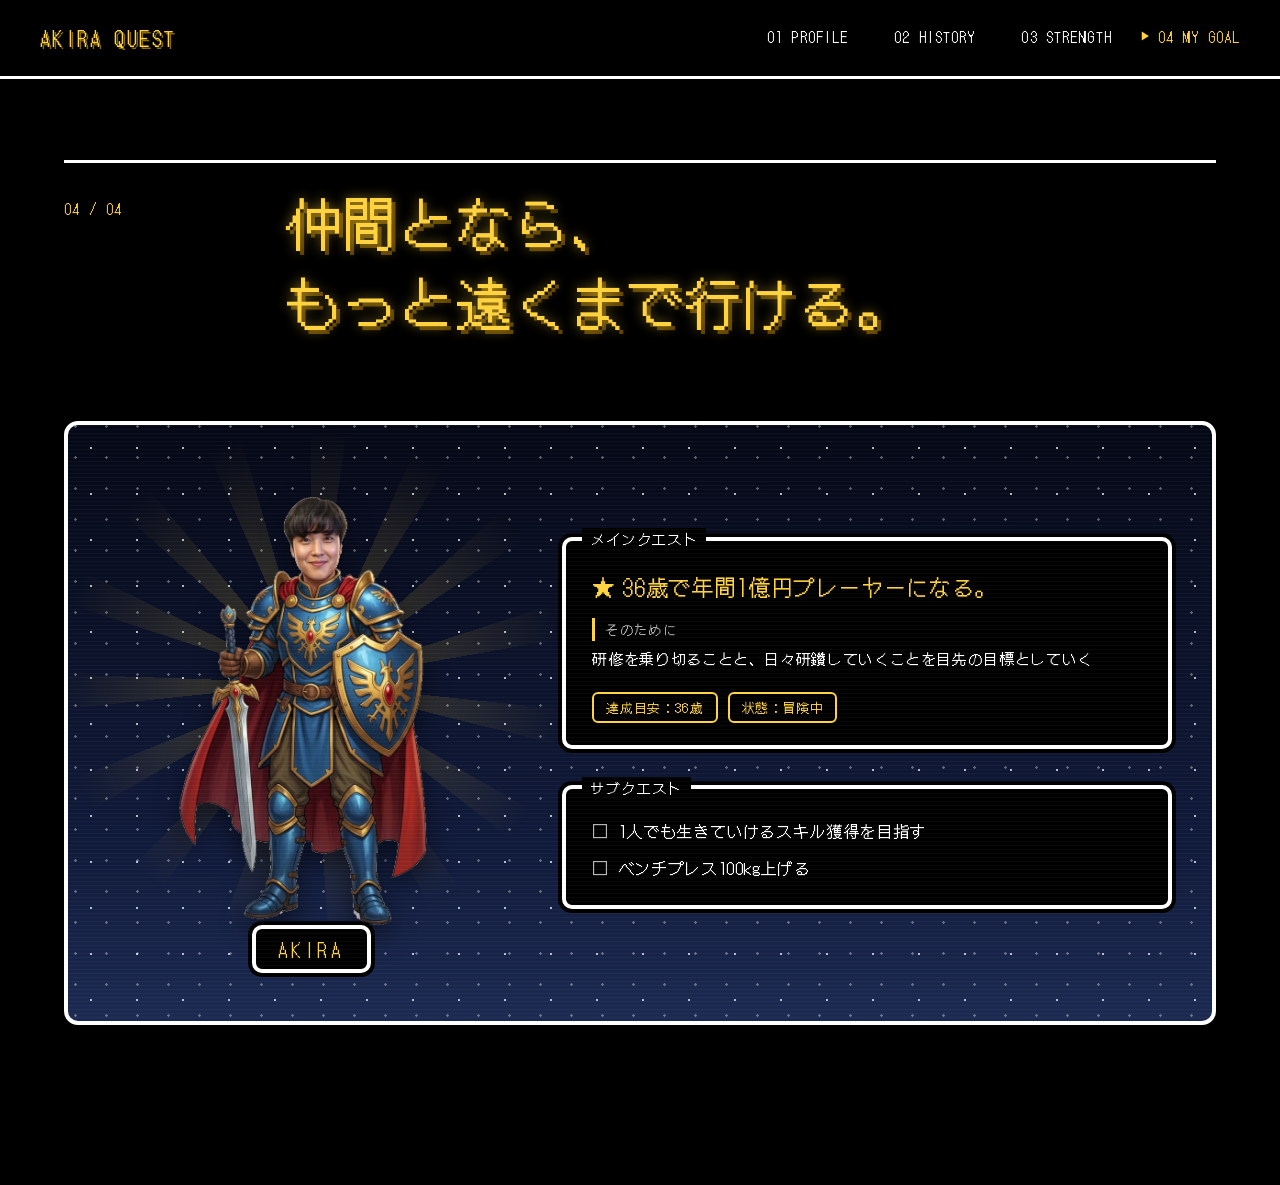
==== commit 7d359df1: "Add files via upload" ====
--- a/future.html
+++ b/future.html
@@ -86,9 +86,9 @@
           04 / 04
         </p>
 
-        <h1 class="section-title goal-title">
-          MY<br>
-          GOAL.
+        <h1 class="section-title goal-title section-title--catch">
+          仲間となら、<br>
+          もっと遠くまで行ける。
         </h1>
 
       </div>
@@ -109,52 +109,24 @@
 
         <div class="goal-panels">
 
-          <!-- ステータスウィンドウ -->
-          <div class="dq-window goal-status reveal">
-
-            <p class="dq-window__label">ステータス</p>
-
-            <!-- dl（説明リスト）… 「項目名（dt）」と「中身（dd）」のペアを並べるためのタグ -->
-            <dl class="goal-status__list">
-              <div class="goal-status__row">
-                <dt>なまえ</dt>
-                <dd>小山 央</dd>
-              </div>
-              <div class="goal-status__row">
-                <dt>しょくぎょう</dt>
-                <dd>えいぎょう</dd>
-              </div>
-              <div class="goal-status__row">
-                <dt>しょうごう</dt>
-                <dd>年間1億円プレーヤー</dd>
-              </div>
-              <div class="goal-status__row">
-                <dt>なかま</dt>
-                <dd>あいけん</dd>
-              </div>
-            </dl>
-
-          </div>
-
-
           <!-- メインクエスト（いちばん大きな目標） -->
           <div class="dq-window goal-quest reveal">
 
             <p class="dq-window__label">メインクエスト</p>
 
             <p class="goal-quest__title">
-              60さいで げんえきを いんたいし、<br>
-              キャンピングカーで ぜんこくを めぐる
+              36歳で年間1億円プレーヤーになる。
             </p>
 
+            <!-- そのために（目先の目標） -->
+            <p class="goal-quest__sub">そのために</p>
             <p class="goal-quest__text">
-              現役を引退したら、キャンピングカーを購入し、
-              愛犬と共に全国津々浦々をのんびり巡るのが目標です。
+              研修を乗り切ることと、日々研鑽していくことを目先の目標としていく
             </p>
 
             <ul class="goal-quest__meta">
-              <li>たっせい めやす：60さい</li>
-              <li>じょうたい：ぼうけん ちゅう</li>
+              <li>達成目安：36歳</li>
+              <li>状態：冒険中</li>
             </ul>
 
           </div>
@@ -166,8 +138,8 @@
             <p class="dq-window__label">サブクエスト</p>
 
             <ul class="goal-sub__list">
-              <li>○○な未来を めざす</li>
-              <li>いまは ○○に ちょうせん ちゅう</li>
+              <li>1人でも生きていけるスキル獲得を目指す</li>
+              <li>ベンチプレス100kg上げる</li>
             </ul>
 
           </div>
@@ -177,14 +149,6 @@
       </div>
 
     </section>
-
-    <!-- つぎのページへの道しるべ（全ページ共通・右下に表示） -->
-    <div class="next-page reveal">
-      <a href="index.html" class="next-link">
-        <span class="next-link__label">タイトルへ もどる</span>
-        <span class="next-link__name">TITLE</span>
-      </a>
-    </div>
 
   </main>
 
--- a/css/style.css
+++ b/css/style.css
@@ -251,6 +251,13 @@
   letter-spacing: 0.02em;
 }
 
+/* 日本語のキャッチコピーの見出し（「武器は、好奇心。」など）。
+   英語の見出しより文字数が多いので、少し小さめにして、行の間も広げる */
+.section-title--catch {
+  font-size: clamp(30px, 4.4vw, 60px);
+  line-height: 1.4;
+}
+
 
 /* ========================================
    IMAGE（写真の枠）
@@ -305,6 +312,95 @@
 
 .profile-description {
   font-size: 16px;
+}
+
+
+/* --- 能力値（ドラクエのステータス風） --- */
+
+.stat-caption {
+  margin: 0 0 8px;
+  font-size: 14px;
+  letter-spacing: 0.1em;
+  color: var(--muted-color);
+}
+
+.stat-caption span {
+  margin-left: 6px;
+  font-size: 12px;
+}
+
+.stat-list {
+  margin: 0;
+  padding: 0;
+  list-style: none;   /* ・の記号を消す */
+}
+
+/* 1つの能力 ＝ 1つのボタン。左に能力名、右に星を並べ、行ごとに点線で区切る */
+.stat {
+  position: relative;
+  display: flex;
+  justify-content: space-between;
+  align-items: center;
+  gap: 16px;
+  width: 100%;
+  min-height: 48px;          /* スマホでもタップしやすい高さ */
+  padding: 8px 4px 8px 28px; /* 左に ▶ カーソルのすき間 */
+  background: none;
+  border: none;
+  border-bottom: 1px dashed #444444;
+  color: var(--text-primary);
+  font-family: inherit;
+  font-size: 17px;
+  text-align: left;
+  cursor: pointer;
+}
+
+/* ▶ カーソル（普段は隠す） */
+.stat::before {
+  content: "▶";
+  position: absolute;
+  left: 4px;
+  font-size: 0.75em;
+  opacity: 0;
+}
+
+/* マウスを乗せる／キーボードで選ぶと、金色＋点滅カーソル（RPGのコマンド選択風） */
+.stat:hover,
+.stat:focus-visible {
+  color: var(--accent-color);
+  outline: none;
+}
+
+.stat:hover::before,
+.stat:focus-visible::before {
+  opacity: 1;
+  animation: dqBlink 0.8s steps(1) infinite;
+}
+
+/* 星：★（金色）と ☆（灰色）で、5段階のどこまで埋まっているかを見せる */
+.stat__stars {
+  flex-shrink: 0;            /* 幅が狭くても星がつぶれないように */
+  font-size: 18px;
+  letter-spacing: 0.12em;
+  white-space: nowrap;
+}
+
+.stat__on {
+  color: var(--accent-color);
+}
+
+.stat__off {
+  color: #555555;
+}
+
+/* 画面には出さず、読み上げソフトだけに「5段階中4」と伝える */
+.stat__sr {
+  position: absolute;
+  width: 1px;
+  height: 1px;
+  overflow: hidden;
+  clip: rect(0 0 0 0);
+  white-space: nowrap;
 }
 
 
@@ -514,32 +610,6 @@
   to   { transform: scaleY(1); }
 }
 
-/* ステータス：項目名と中身を左右に並べ、行ごとに点線で区切る */
-.goal-status__list {
-  margin: 0;
-}
-
-.goal-status__row {
-  display: flex;
-  justify-content: space-between;
-  gap: 16px;
-  padding: 8px 0;
-  border-bottom: 1px dashed #444444;
-}
-
-.goal-status__row:last-child {
-  border-bottom: none;
-}
-
-.goal-status__row dt {
-  color: var(--muted-color);
-}
-
-.goal-status__row dd {
-  margin: 0;
-  text-align: right;
-}
-
 /* メインクエスト */
 .goal-quest__title {
   position: relative;
@@ -558,10 +628,21 @@
   animation: dqBlink 1.4s steps(1) infinite;
 }
 
+/* 「そのために」の小見出し（灰色の小さな文字＋左に金色の縦線） */
+.goal-quest__sub {
+  margin: 0 0 4px;
+  padding-left: 10px;
+  border-left: 3px solid var(--accent-color);
+  font-size: 13px;
+  letter-spacing: 0.1em;
+  color: var(--muted-color);
+}
+
 .goal-quest__text {
   margin: 0 0 18px;
   font-size: 15px;
   line-height: 1.9;
+  overflow-wrap: anywhere;   /* 長い文章でも、枠からはみ出さずに折り返す */
 }
 
 /* 「たっせい めやす」などの小さなタグ */
@@ -599,58 +680,146 @@
 
 
 /* ========================================
-   NEXT PAGE（右下の「つぎの ぼうけんへ ▶ ○○」）
-   全ページの最後に置く、次のページへの道しるべ
-======================================== */
-
-/* 置き場所：横いっぱいの箱の中で、右端に寄せる */
-.next-page {
+   DQ DIALOG（RPG風のポップアップ。PROFILEの能力値で使用）
+
+   <dialog> を JS の showModal() で開くと、
+   ・ページの一番手前に表示される
+   ・後ろに ::backdrop（暗い幕）が自動で出る
+   ・Escキーで閉じられる
+   という機能が最初から付いている。
+   見た目は HISTORY の詳しいエピソードのウィンドウ（roadmap.css）と同じ作り。
+======================================== */
+
+.dq-dialog {
+  width: calc(100% - 32px);   /* スマホでは左右16pxずつ空ける */
+  max-width: 520px;
+  /* 上に14px空けて、見出しを枠線にまたがらせるスペースにする */
+  padding: 14px 4px 4px;
+  border: none;
+  background: transparent;    /* 見た目は中の .dq-window に任せる */
+  overflow: visible;
+  font-family: var(--font-pixel);
+}
+
+/* 開くとき：ウィンドウが上下にカクカク広がる（RPGの窓が開く感じ） */
+.dq-dialog[open] .dq-dialog__inner,
+.dq-dialog[open] .dq-dialog__title {
+  animation: dqDialogOpen 0.25s steps(5);
+}
+
+/* 閉じるとき：JSが is-closing を付けている間に、逆向きにしぼむ */
+.dq-dialog.is-closing .dq-dialog__inner,
+.dq-dialog.is-closing .dq-dialog__title {
+  animation: dqDialogClose 0.2s steps(4) forwards;
+}
+
+.dq-dialog.is-closing::backdrop {
+  animation: dqBackdropOut 0.2s ease forwards;
+}
+
+@keyframes dqDialogOpen {
+  from { transform: scaleY(0.05); }
+  to   { transform: scaleY(1); }
+}
+
+@keyframes dqDialogClose {
+  from { transform: scaleY(1);    opacity: 1; }
+  to   { transform: scaleY(0.05); opacity: 0; }
+}
+
+@keyframes dqBackdropIn {
+  from { opacity: 0; }
+  to   { opacity: 1; }
+}
+
+@keyframes dqBackdropOut {
+  from { opacity: 1; }
+  to   { opacity: 0; }
+}
+
+/* 後ろの暗い幕 */
+.dq-dialog::backdrop {
+  background: rgba(0, 0, 0, 0.65);
+}
+
+.dq-dialog[open]::backdrop {
+  animation: dqBackdropIn 0.25s ease;
+}
+
+/* 枠線にまたがる見出し（能力名） */
+.dq-dialog__title {
+  position: absolute;
+  top: 0;
+  left: 30px;
+  z-index: 1;
+  margin: 0;
+  padding: 0 10px;
+  background: var(--window-bg);
+  color: var(--text-primary);
+  font-size: 20px;
+  font-weight: normal;
+  line-height: 1.4;
+}
+
+.dq-dialog__inner {
+  max-height: calc(100dvh - 60px); /* 画面より高くならないように */
+  overflow: auto;                  /* 文章が長いときは中でスクロール */
+  padding: 30px 28px 18px;
+}
+
+/* 星の数（金色） */
+.dq-dialog__stars {
+  margin: 0 0 14px;
+  font-size: 20px;
+  letter-spacing: 0.12em;
+  color: var(--accent-color);
+}
+
+/* 説明文。データの改行（\n）をそのまま改行として表示する */
+.dq-dialog__text {
+  margin: 0;
+  font-size: 16px;
+  line-height: 1.9;
+  white-space: pre-line;
+  overflow-wrap: anywhere;
+}
+
+/* 閉じるコマンド（右下） */
+.dq-dialog__commands {
   display: flex;
-  justify-content: flex-end;  /* 中身（リンク）を右端へ */
-  padding: 0 5vw 120px;
-}
-
-/* リンク本体：小さな説明（上）＋ページ名（下）の2段 */
-.next-link {
-  display: inline-flex;
-  flex-direction: column;
-  align-items: flex-end;      /* 2段とも右ぞろえ */
-  gap: 4px;
-}
-
-.next-link__label {
-  font-size: 13px;
-  letter-spacing: 0.15em;
-  color: var(--muted-color);
-}
-
-/* ページ名。左に ▶ カーソルを付けて、RPGのコマンドのように見せる */
-.next-link__name {
-  position: relative;
-  padding-left: 28px;         /* ▶ のすき間 */
-  font-size: clamp(22px, 3vw, 32px);
-  letter-spacing: 0.1em;
-}
-
-.next-link__name::before {
+  justify-content: flex-end;
+  margin-top: 16px;
+}
+
+.dq-dialog__close {
+  position: relative;
+  min-height: 44px;          /* スマホでもタップしやすい大きさ */
+  padding: 4px 4px 4px 26px; /* 左に ▶ カーソルのスペース */
+  border: none;
+  background: none;
+  color: var(--text-primary);
+  font-family: inherit;
+  font-size: 18px;
+  cursor: pointer;
+}
+
+/* 「▶ とじる」のカーソル。常に点滅させて「ここを押してね」と伝える */
+.dq-dialog__close::before {
   content: "▶";
   position: absolute;
-  left: 0;
-  font-size: 0.7em;
-  top: 50%;
-  transform: translateY(-50%);
-  /* いつも点滅させて「ここから進めるよ」と気づいてもらう */
-  animation: dqBlink 1s steps(1) infinite;
-}
-
-.next-link:hover .next-link__name,
-.next-link:focus-visible .next-link__name {
-  color: var(--accent-color);
-}
-
-.next-link:focus-visible {
-  outline: 2px dashed var(--accent-color);
-  outline-offset: 6px;
+  left: 4px;
+  animation: dqBlink 0.8s steps(1) infinite;
+}
+
+.dq-dialog__close:hover,
+.dq-dialog__close:focus-visible {
+  color: var(--accent-color);
+  outline: none;
+}
+
+/* ポップアップが開いている間は、後ろのページをスクロールさせない */
+body.modal-open {
+  overflow: hidden;
 }
 
 
@@ -773,13 +942,19 @@
   body.menu-open { overflow: hidden; }
 
   .section { padding: 110px 20px; }
-  .next-page { padding: 0 20px 80px; }
   .section-header { grid-template-columns: 1fr; gap: 16px; margin-bottom: 50px; }
   .section-title { font-size: 44px; }
+  .section-title--catch { font-size: clamp(24px, 6.6vw, 36px); }
 
   .profile-grid { grid-template-columns: 1fr; gap: 50px; }
   .profile-text { padding: 28px 20px 22px; }
   .profile-name { font-size: 32px; }
+  .stat { font-size: 16px; }
+  .stat__stars { font-size: 16px; }
+
+  /* 能力値のポップアップ */
+  .dq-dialog__inner { padding: 28px 18px 14px; }
+  .dq-dialog__text { font-size: 15px; }
 
   /* STRENGTH：3つの強みを縦1列に */
   .strength-list { grid-template-columns: 1fr; gap: 36px; }
@@ -790,12 +965,15 @@
   .goal-hero__image { height: min(42vh, 340px); }
   .goal-hero::before { width: 380px; height: 380px; margin: -220px 0 0 -190px; }
   .goal-panels .dq-window { padding: 26px 18px 18px; }
-  .goal-status__row { font-size: 14px; }
 }
 
 
 /* 「動きを減らす」設定のユーザーには、MY GOAL の動きを止める */
 @media (prefers-reduced-motion: reduce) {
+  .dq-dialog[open] .dq-dialog__inner,
+  .dq-dialog[open] .dq-dialog__title,
+  .dq-dialog.is-closing .dq-dialog__inner,
+  .dq-dialog.is-closing .dq-dialog__title,
   .goal-hero::before,
   .goal-hero__image,
   .goal-quest__title::before,
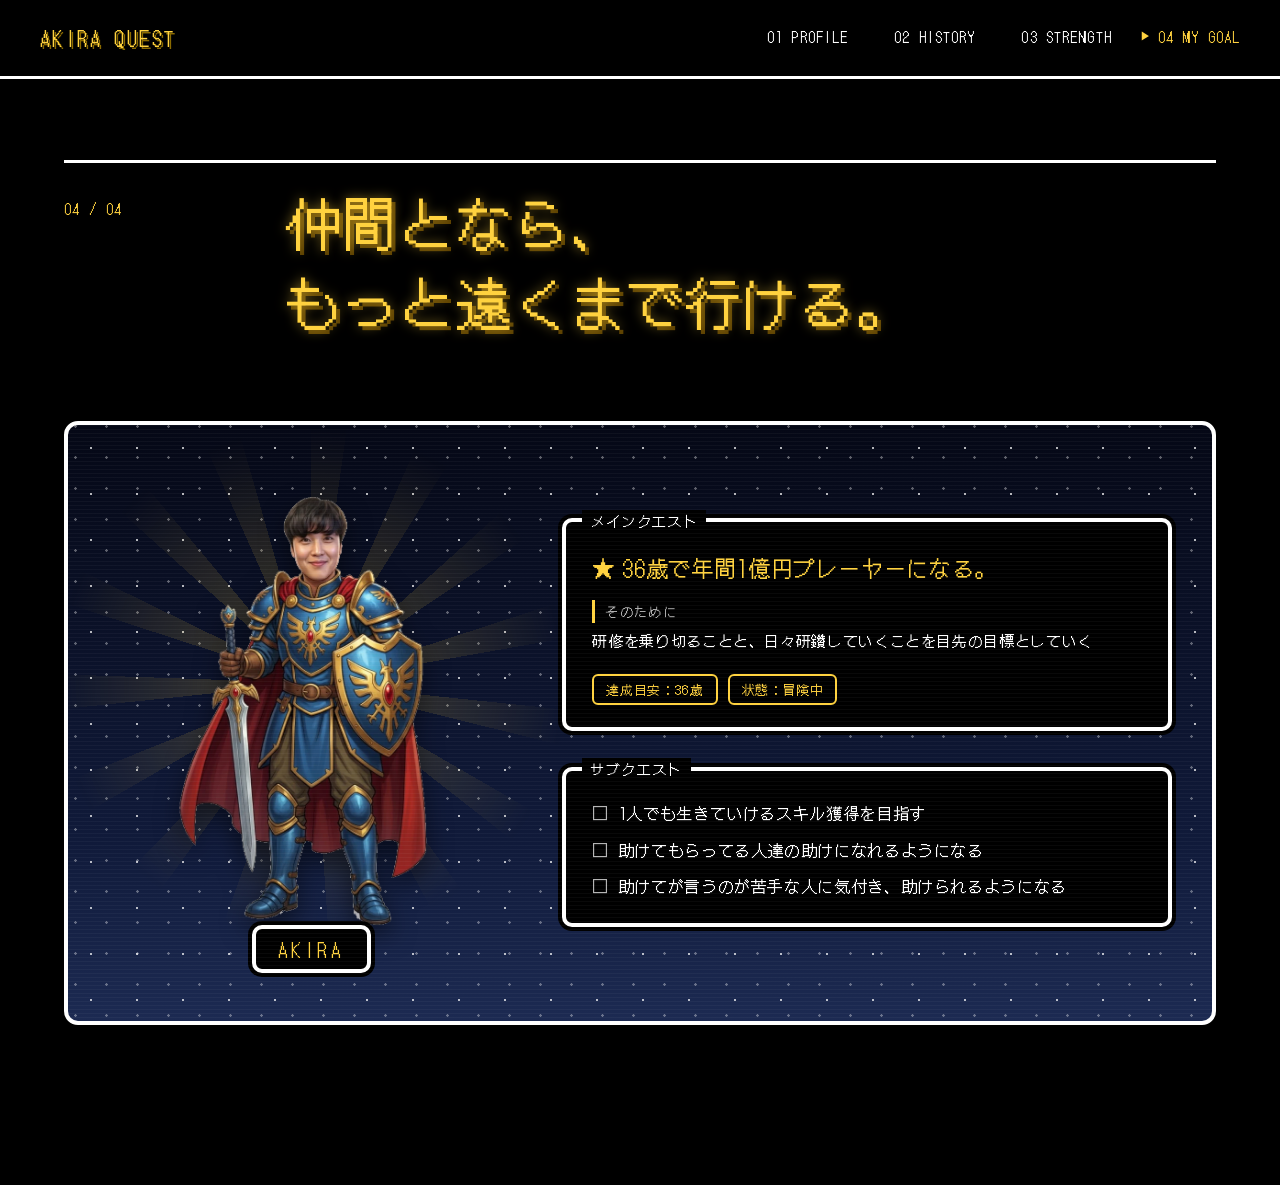
==== commit 7f3f1226: "Add files via upload" ====
--- a/future.html
+++ b/future.html
@@ -139,7 +139,8 @@
 
             <ul class="goal-sub__list">
               <li>1人でも生きていけるスキル獲得を目指す</li>
-              <li>ベンチプレス100kg上げる</li>
+              <li>助けてもらってる人達の助けになれるようになる</li>
+              <li>助けてが言うのが苦手な人に気付き、助けられるようになる</li>
             </ul>
 
           </div>
--- a/css/style.css
+++ b/css/style.css
@@ -439,6 +439,16 @@
 .strength-card:hover {
   border-color: var(--accent-color);
   transform: translateY(-4px);
+}
+
+/* 強みの画像。横長（16:9）の枠にそろえ、object-fit: cover で
+   比率を保ったまま枠いっぱいに表示する（引き伸ばしはしない） */
+.strength-card__image {
+  aspect-ratio: 16 / 9;
+  object-fit: cover;
+  border: 3px solid var(--border-color);
+  border-radius: 6px;
+  background: #222222;   /* 読み込み中も枠の形が分かるように */
 }
 
 /* 見出し（キャッチコピー）。左に ▶ を付けて「選んでいる」感じを出す */
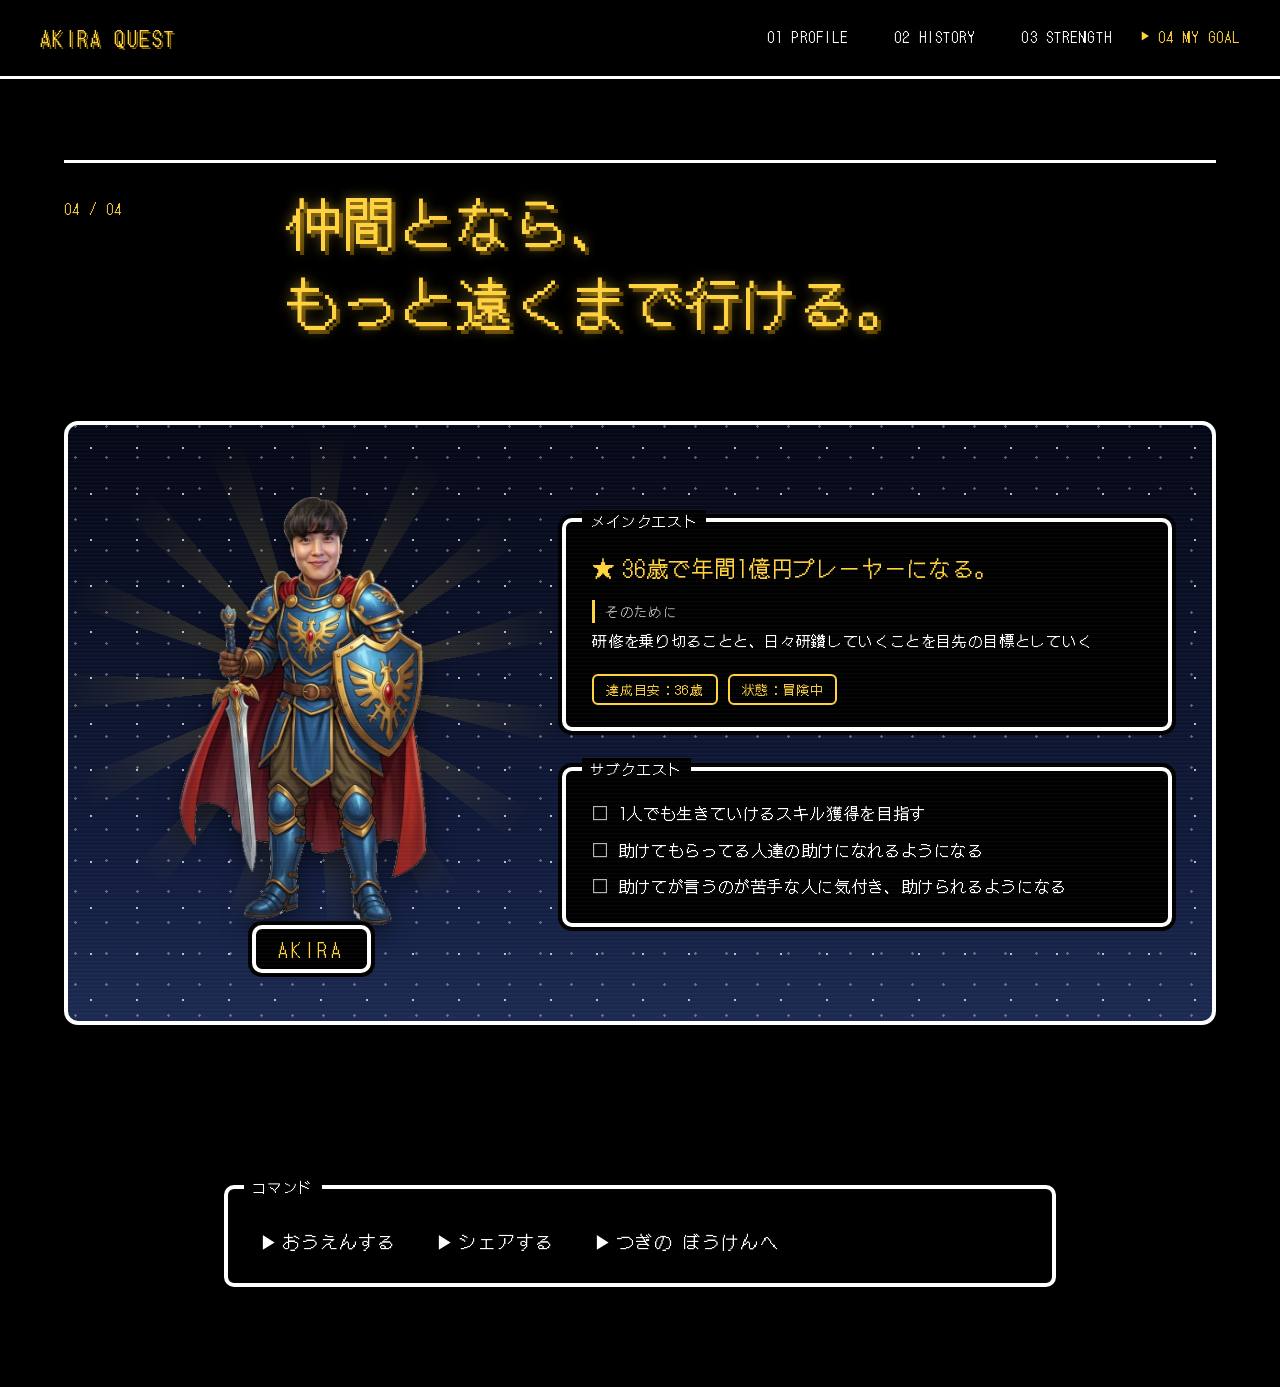
==== commit d33f2ebc: "Add files via upload" ====
--- a/future.html
+++ b/future.html
@@ -154,6 +154,42 @@
   </main>
 
 
+  <!-- =========================
+       コマンドウィンドウ（全ページ共通）
+       ボタンの動きは js/reaction.js に書いてある
+  ========================== -->
+  <footer class="reaction" aria-label="コマンド">
+
+    <div class="dq-window reaction__window">
+
+      <p class="dq-window__label">コマンド</p>
+
+      <ul class="reaction__commands">
+        <li>
+          <button class="reaction__command" type="button" data-reaction-type="cheer">
+            おうえんする
+          </button>
+        </li>
+        <li>
+          <button class="reaction__command" type="button" data-reaction-type="share">
+            シェアする
+          </button>
+        </li>
+        <li>
+          <button class="reaction__command" type="button" data-reaction-type="next_page">
+            つぎの ぼうけんへ
+          </button>
+        </li>
+      </ul>
+
+      <!-- メッセージ欄（コマンドを選ぶと、ここに「＊ 〜」が出る） -->
+      <p class="reaction__message" role="status" aria-live="polite"></p>
+
+    </div>
+
+  </footer>
+
+
 
   <!-- =========================
        JavaScript
@@ -161,6 +197,9 @@
 
   <script src="js/script.js"></script>
 
+  <!-- ページ下のコマンドウィンドウ（全ページ共通） -->
+  <script src="js/reaction.js"></script>
+
 </body>
 
 </html>
--- a/css/style.css
+++ b/css/style.css
@@ -834,6 +834,92 @@
 
 
 /* ========================================
+   REACTION（ページ下のコマンドウィンドウ。全ページ共通）
+   見た目は .dq-window をそのまま使い、中にコマンドとメッセージを並べる。
+   コマンドの「▶」は DQ DIALOG の「▶ とじる」と同じ作り。
+======================================== */
+
+.reaction {
+  max-width: 960px;
+  margin: 0 auto;
+  padding: 0 5vw 100px;
+}
+
+.reaction__window {
+  padding: 30px 28px 20px;
+}
+
+.reaction__commands {
+  display: flex;
+  flex-wrap: wrap;
+  gap: 8px 32px;
+  margin: 0;
+  padding: 0;
+  list-style: none;
+}
+
+.reaction__command {
+  position: relative;
+  min-height: 44px;          /* スマホでもタップしやすい大きさ */
+  padding: 4px 4px 4px 26px; /* 左に ▶ カーソルのスペース */
+  border: none;
+  background: none;
+  color: var(--text-primary);
+  font-family: inherit;
+  font-size: 18px;
+  letter-spacing: 0.06em;
+  cursor: pointer;
+}
+
+.reaction__command::before {
+  content: "▶";
+  position: absolute;
+  left: 4px;
+}
+
+/* 選んでいるコマンドは金色にして、カーソルを点滅させる */
+.reaction__command:hover,
+.reaction__command:focus-visible {
+  color: var(--accent-color);
+  outline: none;
+}
+
+.reaction__command:hover::before,
+.reaction__command:focus-visible::before {
+  animation: dqBlink 0.8s steps(1) infinite;
+}
+
+/* おうえん済みのコマンドは灰色にする */
+.reaction__command.is-used {
+  color: var(--muted-color);
+  cursor: default;
+}
+
+.reaction__command.is-used::before {
+  animation: none;
+}
+
+/* メッセージ欄（白い線で区切った下の段）。何もないときは隠しておく */
+.reaction__message {
+  display: none;
+  margin: 16px 0 0;
+  padding-top: 14px;
+  border-top: 2px solid var(--border-color);
+  font-size: 16px;
+  line-height: 1.9;
+  white-space: pre-line;   /* \n を改行として表示する */
+  overflow-wrap: anywhere; /* 長いURLでも枠からはみ出さない */
+}
+
+/* 表示するとき：ウィンドウが開くのと同じ、カクカク広がる動き */
+.reaction__message.is-shown {
+  display: block;
+  transform-origin: top;
+  animation: dqDialogOpen 0.25s steps(5);
+}
+
+
+/* ========================================
    SCROLL ANIMATION（スクロールで表示）
 ======================================== */
 
@@ -975,6 +1061,13 @@
   .goal-hero__image { height: min(42vh, 340px); }
   .goal-hero::before { width: 380px; height: 380px; margin: -220px 0 0 -190px; }
   .goal-panels .dq-window { padding: 26px 18px 18px; }
+
+  /* コマンドウィンドウ：コマンドを縦1列に */
+  .reaction { padding: 0 20px 80px; }
+  .reaction__window { padding: 26px 18px 16px; }
+  .reaction__commands { flex-direction: column; gap: 4px; }
+  .reaction__command { font-size: 17px; text-align: left; }
+  .reaction__message { font-size: 15px; }
 }
 
 
@@ -984,6 +1077,9 @@
   .dq-dialog[open] .dq-dialog__title,
   .dq-dialog.is-closing .dq-dialog__inner,
   .dq-dialog.is-closing .dq-dialog__title,
+  .reaction__message.is-shown,
+  .reaction__command:hover::before,
+  .reaction__command:focus-visible::before,
   .goal-hero::before,
   .goal-hero__image,
   .goal-quest__title::before,
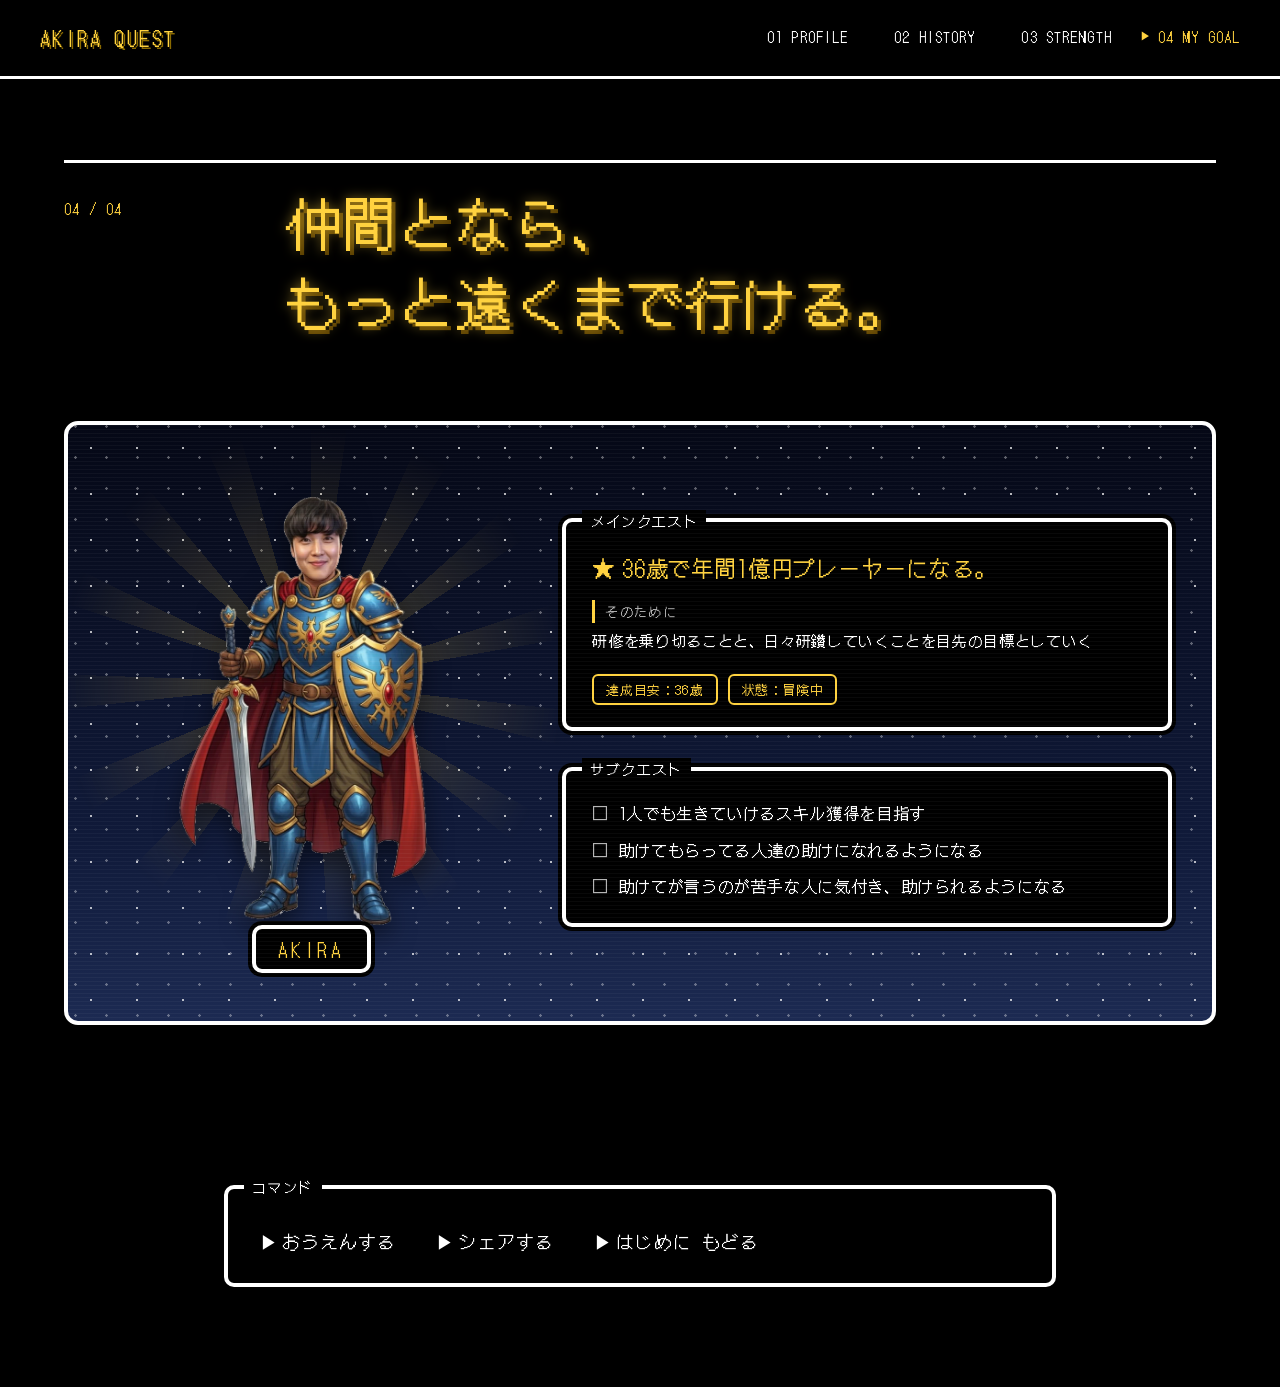
==== commit 651f8d28: "Add files via upload" ====
--- a/future.html
+++ b/future.html
@@ -177,7 +177,7 @@
         </li>
         <li>
           <button class="reaction__command" type="button" data-reaction-type="next_page">
-            つぎの ぼうけんへ
+            はじめに もどる
           </button>
         </li>
       </ul>
